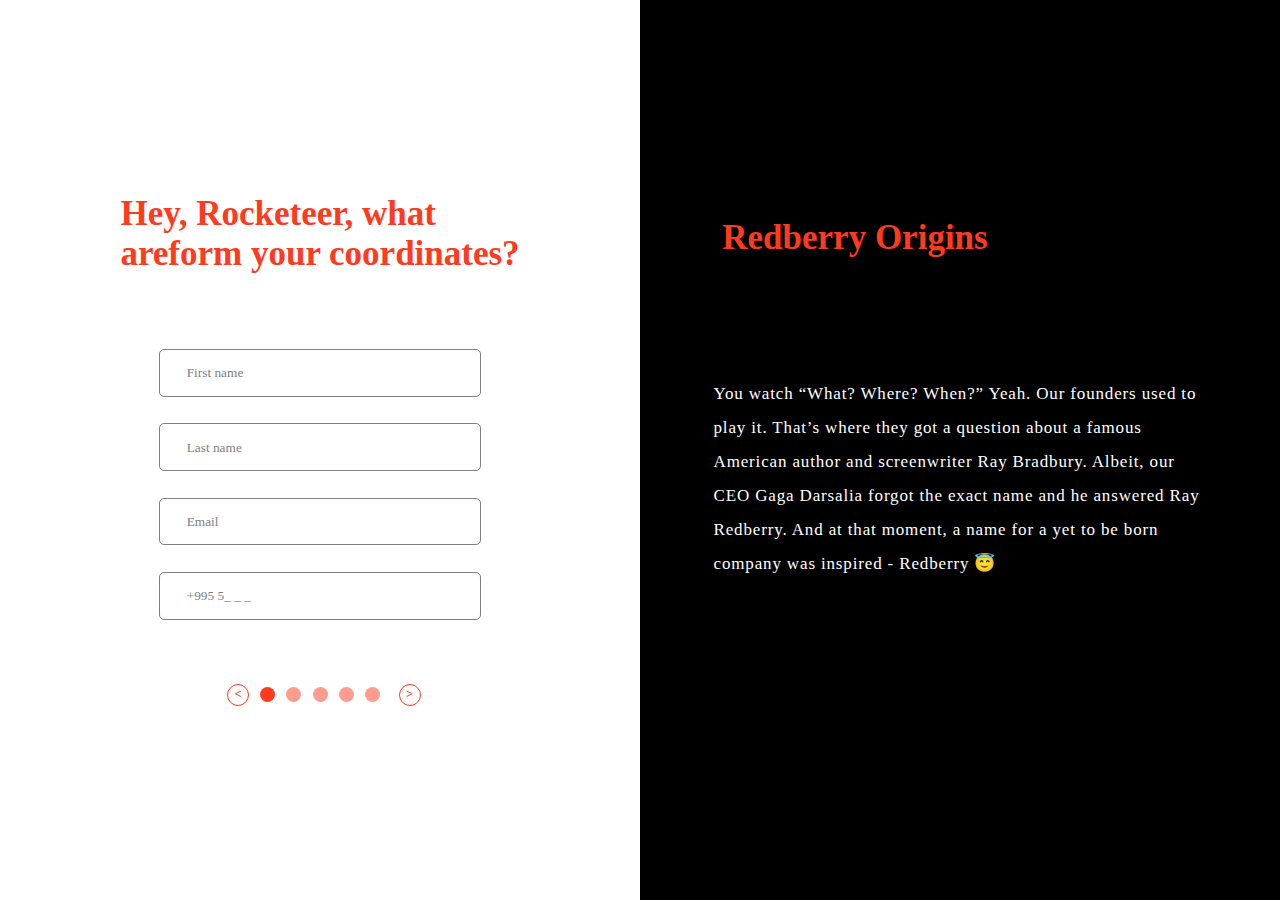
==== page2.html @ 4c7077da "Initial commit" ====
<!DOCTYPE html>
<html lang="en">
  <head>
    <meta charset="UTF-8" />
    <meta http-equiv="X-UA-Compatible" content="IE=edge" />
    <meta name="viewport" content="width=device-width, initial-scale=1.0" />
    <link rel="stylesheet" href="page2.css" />
    <title>Document</title>
  </head>
  <body>
    <main class="main">
      <div class="col-1">
        <h1 class="col-1-h1">
          Hey, Rocketeer, what <br />
          areform your coordinates?
        </h1>

        <form class="form">
          <input
            class="form-input"
            type="text"
            name="text"
            id="text1"
            placeholder="First name"
            required
          />
          <input
            class="form-input"
            type="text"
            name="text"
            id="text2"
            placeholder="Last name"
            required
          />
          <input
            class="form-input"
            type="email"
            name="email"
            id="email"
            placeholder="Email"
            required
          />
          <input
            class="form-input"
            type="tel"
            name="tel"
            id="tel"
            placeholder="+995 5_ _ _"
            required
          />
        </form>

        <div class="dots_container">
          <div class="dot-arrow">
            <small><</small>
          </div>
          <div class="dot active"></div>
          <div class="dot"></div>
          <div class="dot"></div>
          <div class="dot"></div>
          <div class="dot"></div>
          <div class="dot-arrow">
            <small>></small>
          </div>
        </div>
      </div>

      <div class="col-2">
        <h2 class="col-2-h2">Redberry Origins</h2>
      <p class="col-2-p1">You watch “What? Where? When?” Yeah. Our founders used to play it. That’s where they got a question about a famous American author and screenwriter Ray Bradbury. Albeit, our CEO Gaga Darsalia forgot the exact name and he answered Ray Redberry. And at that moment, a name for a yet to be born company was inspired - Redberry 😇</p>
      
      </div>


    </main>

  </body>
</html>
---- page2.css ----
*,
*::after,
*::before {
  margin: 0;
  padding: 0;
}


.main {
  display: flex;
  height: 100vh;
}

.col-1,
.col-2 {
  flex: 1;

  display: flex;
  justify-content: center;
  align-items: center;
  flex-direction: column;
}

.col-1 {
  background-color: white;
}

.col-1 h1 {
  font-size: 35px;
  font-weight: bold;
  font-family: Rowdies; 
  color: rgba(254, 59, 31, 1);


}

.form {
  margin-top: 3em;
  display: flex;
  flex-direction: column;
  justify-content: center;
  align-items: center;
  
}

.form input {
  padding: 1.15em 2em;
  min-width: 20em;
  border-radius: 5px;
  border: 1px solid grey;
  margin-top: 2em;

  
}

.form input::placeholder {
  color: grey;
  font-family: Montserrat extralight;
}

.dots_container {
  margin-top: 4em;
  display: flex;
  gap: .7em;
  justify-content: center;
  align-items: center;
}

.dots_container .dot {
  height: 15px;
  width: 15px;
  border-radius: 50%;
  background-color: rgba(254, 59, 31, 1);
  opacity: 50%;
  cursor: pointer;
  

}

.dots_container .dot.active {
  opacity: 100%;
}

.dots_container .dot-arrow {
  color: rgba(254, 59, 31, 1);
  border: 1.5px solid rgba(254, 59, 31, 1);
  border-radius: 50%;

  height: 20px;
  width: 20px;

  display: flex;
  justify-content: center;
  align-items: center;

  font-size: 15px;
  font-weight: bold;
  margin-left: .5em;

}

.col-2 {
  background-color: black;
}

.col-2 h2 {
  font-size: 35px;
  font-weight: bold;
  font-family: Rowdies;
  color: rgba(254, 59, 31, 1);
  padding-right: 6em;

}
.col-2 p{
  
  color:white;
  font-size: 17px;
  font-family: Montserrat extralight;
  max-width: 29em;
  line-height: 200%;
  letter-spacing: 0.05em;
  padding-top: 7em;
  margin-bottom: 6em;





}
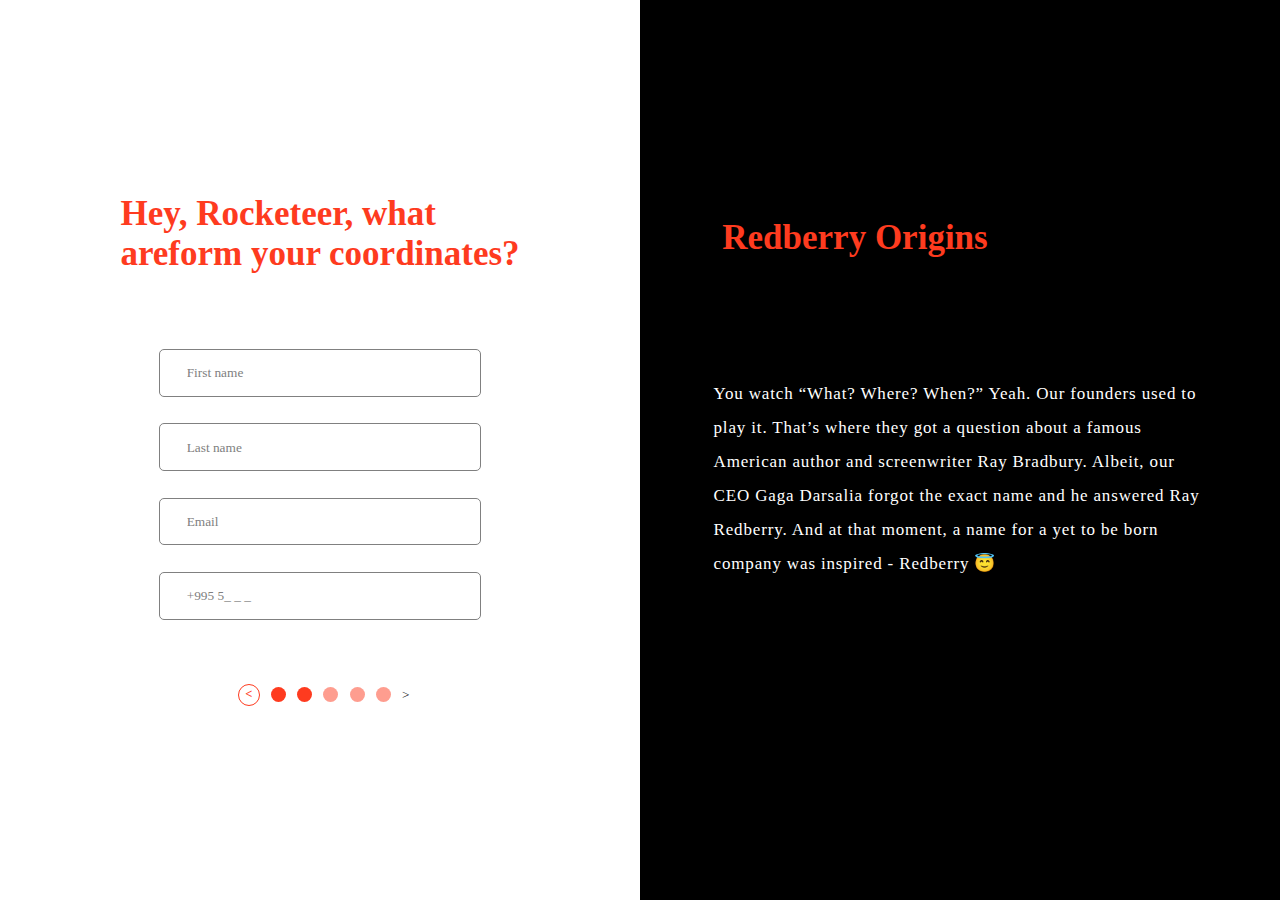
==== commit 3f5ad39a: "add functionality" ====
--- a/page2.html
+++ b/page2.html
@@ -54,12 +54,11 @@
           <div class="dot-arrow">
             <small><</small>
           </div>
-          <div class="dot active"></div>
-          <div class="dot"></div>
-          <div class="dot"></div>
-          <div class="dot"></div>
-          <div class="dot"></div>
-          <div class="dot-arrow">
+          <div onclick="myFunction1()" class="dot active"></div>
+          <div onclick="myFunction2()" class="dot active"></div>
+          <div onclick="myFunction3()" class="dot"></div>
+          <div onclick="myFunction4()" class="dot"></div>
+          <div onclick="myFunction5()" class="dot"></div>
             <small>></small>
           </div>
         </div>
@@ -75,4 +74,6 @@
     </main>
 
   </body>
+  <script src="main.js"></script>
+
 </html>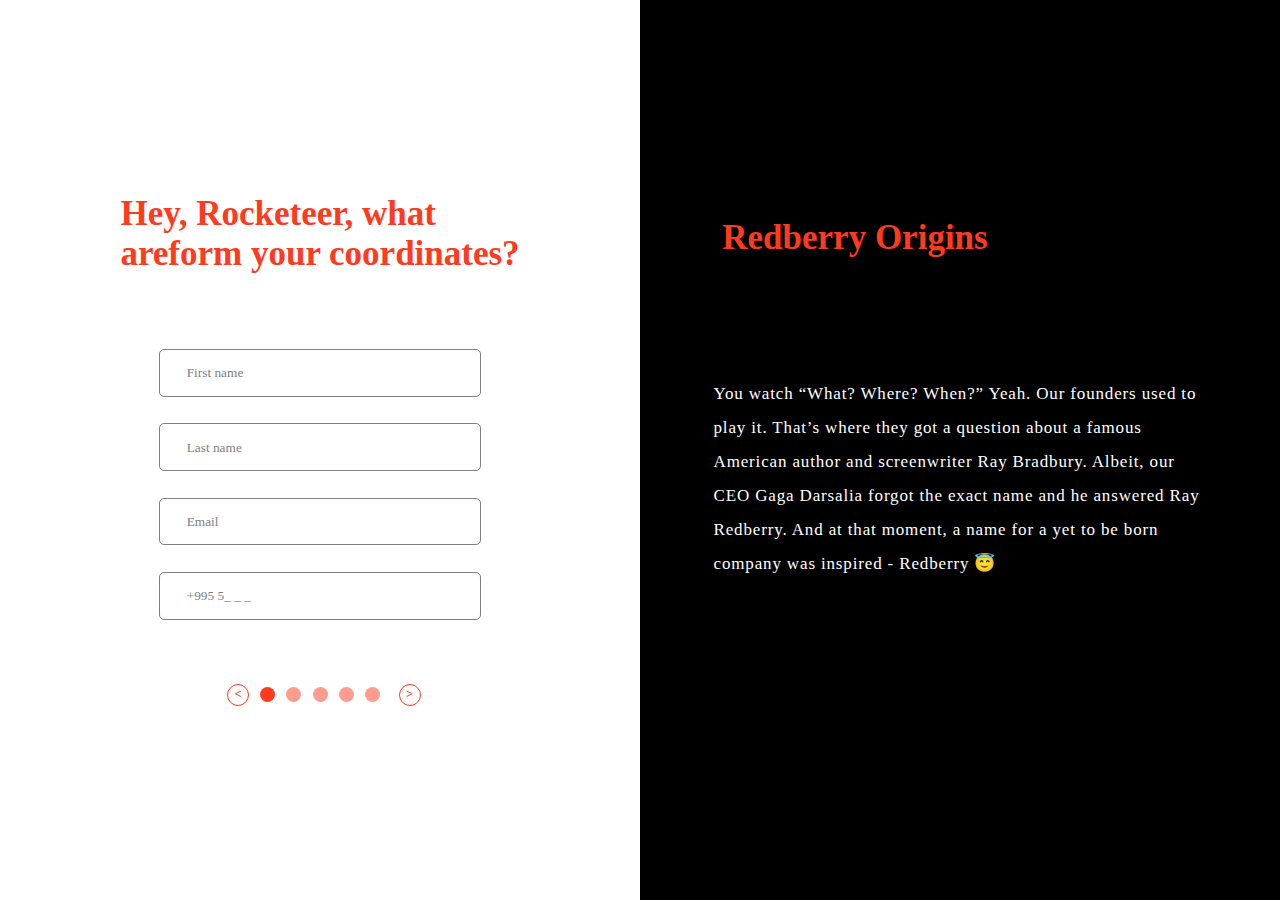
==== commit 9f6e61f8: "add functionality to move from one page to another" ====
--- a/page2.html
+++ b/page2.html
@@ -51,14 +51,15 @@
         </form>
 
         <div class="dots_container">
-          <div class="dot-arrow">
+          <div onclick="location.href='page1.html';" class="dot-arrow">
             <small><</small>
           </div>
-          <div onclick="myFunction1()" class="dot active"></div>
-          <div onclick="myFunction2()" class="dot active"></div>
-          <div onclick="myFunction3()" class="dot"></div>
-          <div onclick="myFunction4()" class="dot"></div>
-          <div onclick="myFunction5()" class="dot"></div>
+          <div class="dot active"></div>
+          <div onclick="location.href='page3.html';"   class="dot "></div>
+          <div onclick="location.href='page4.html';"   class="dot"></div>
+          <div onclick="location.href='page5.html';"   class="dot"></div>
+          <div onclick="location.href='page6.html';"   class="dot"></div>
+          <div  onclick="location.href='page3.html';" class="dot-arrow">
             <small>></small>
           </div>
         </div>
--- a/page2.css
+++ b/page2.css
@@ -97,6 +97,7 @@
   font-weight: bold;
   margin-left: .5em;
 
+  cursor: pointer;
 }
 
 .col-2 {
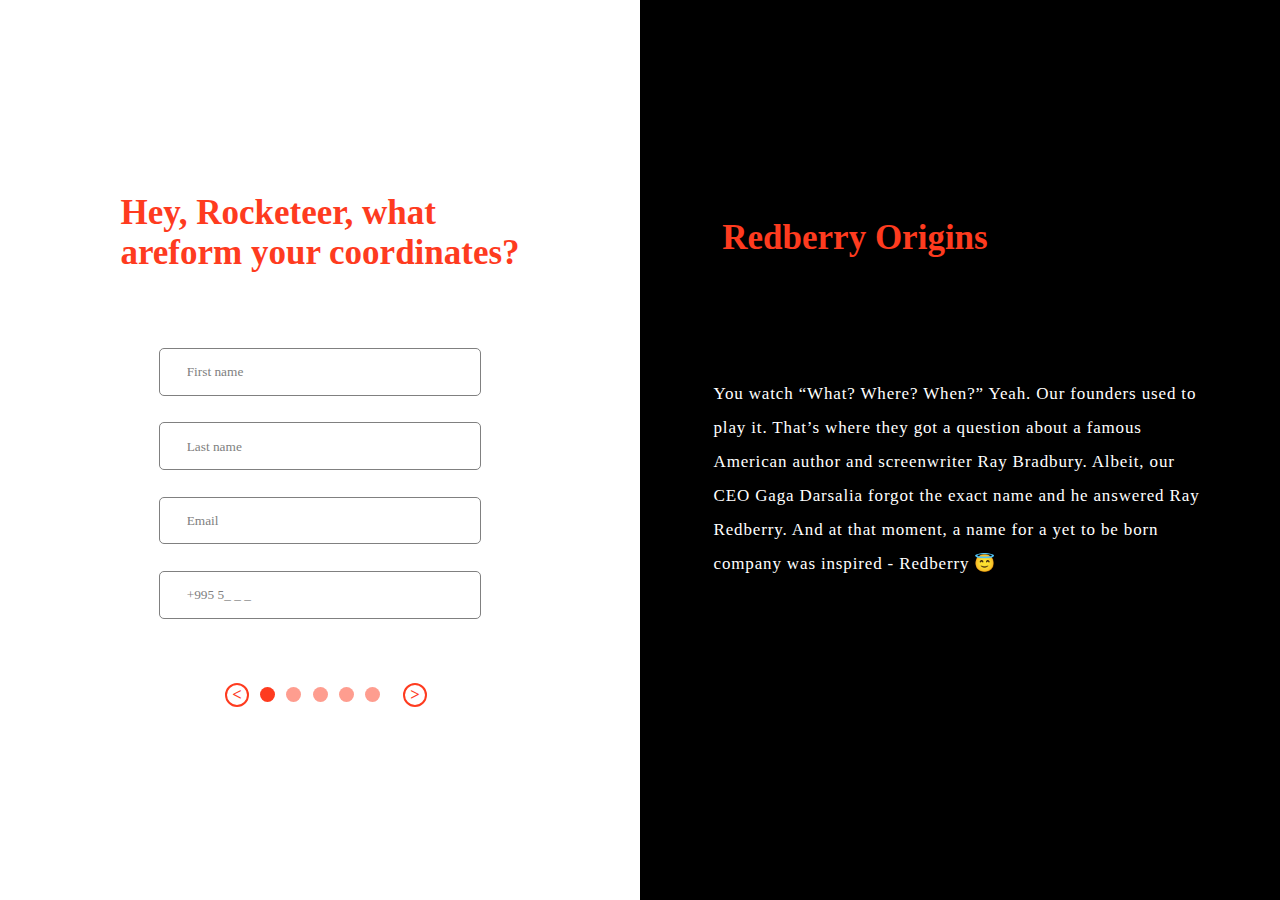
==== commit 79ad98ae: "Update page2.html" ====
--- a/page2.html
+++ b/page2.html
@@ -51,7 +51,7 @@
         </form>
 
         <div class="dots_container">
-          <div onclick="location.href='page1.html';" class="dot-arrow">
+          <div onclick="location.href='index.html';" class="dot-arrow">
             <small><</small>
           </div>
           <div class="dot active"></div>
@@ -77,4 +77,4 @@
   </body>
   <script src="main.js"></script>
 
-</html>+</html>
--- a/page2.css
+++ b/page2.css
@@ -83,7 +83,7 @@
 
 .dots_container .dot-arrow {
   color: rgba(254, 59, 31, 1);
-  border: 1.5px solid rgba(254, 59, 31, 1);
+  border: 2px solid rgba(254, 59, 31, 1);
   border-radius: 50%;
 
   height: 20px;
@@ -93,9 +93,9 @@
   justify-content: center;
   align-items: center;
 
-  font-size: 15px;
+  font-size: 20px;
   font-weight: bold;
-  margin-left: .5em;
+  margin-left: .6em;
 
   cursor: pointer;
 }
